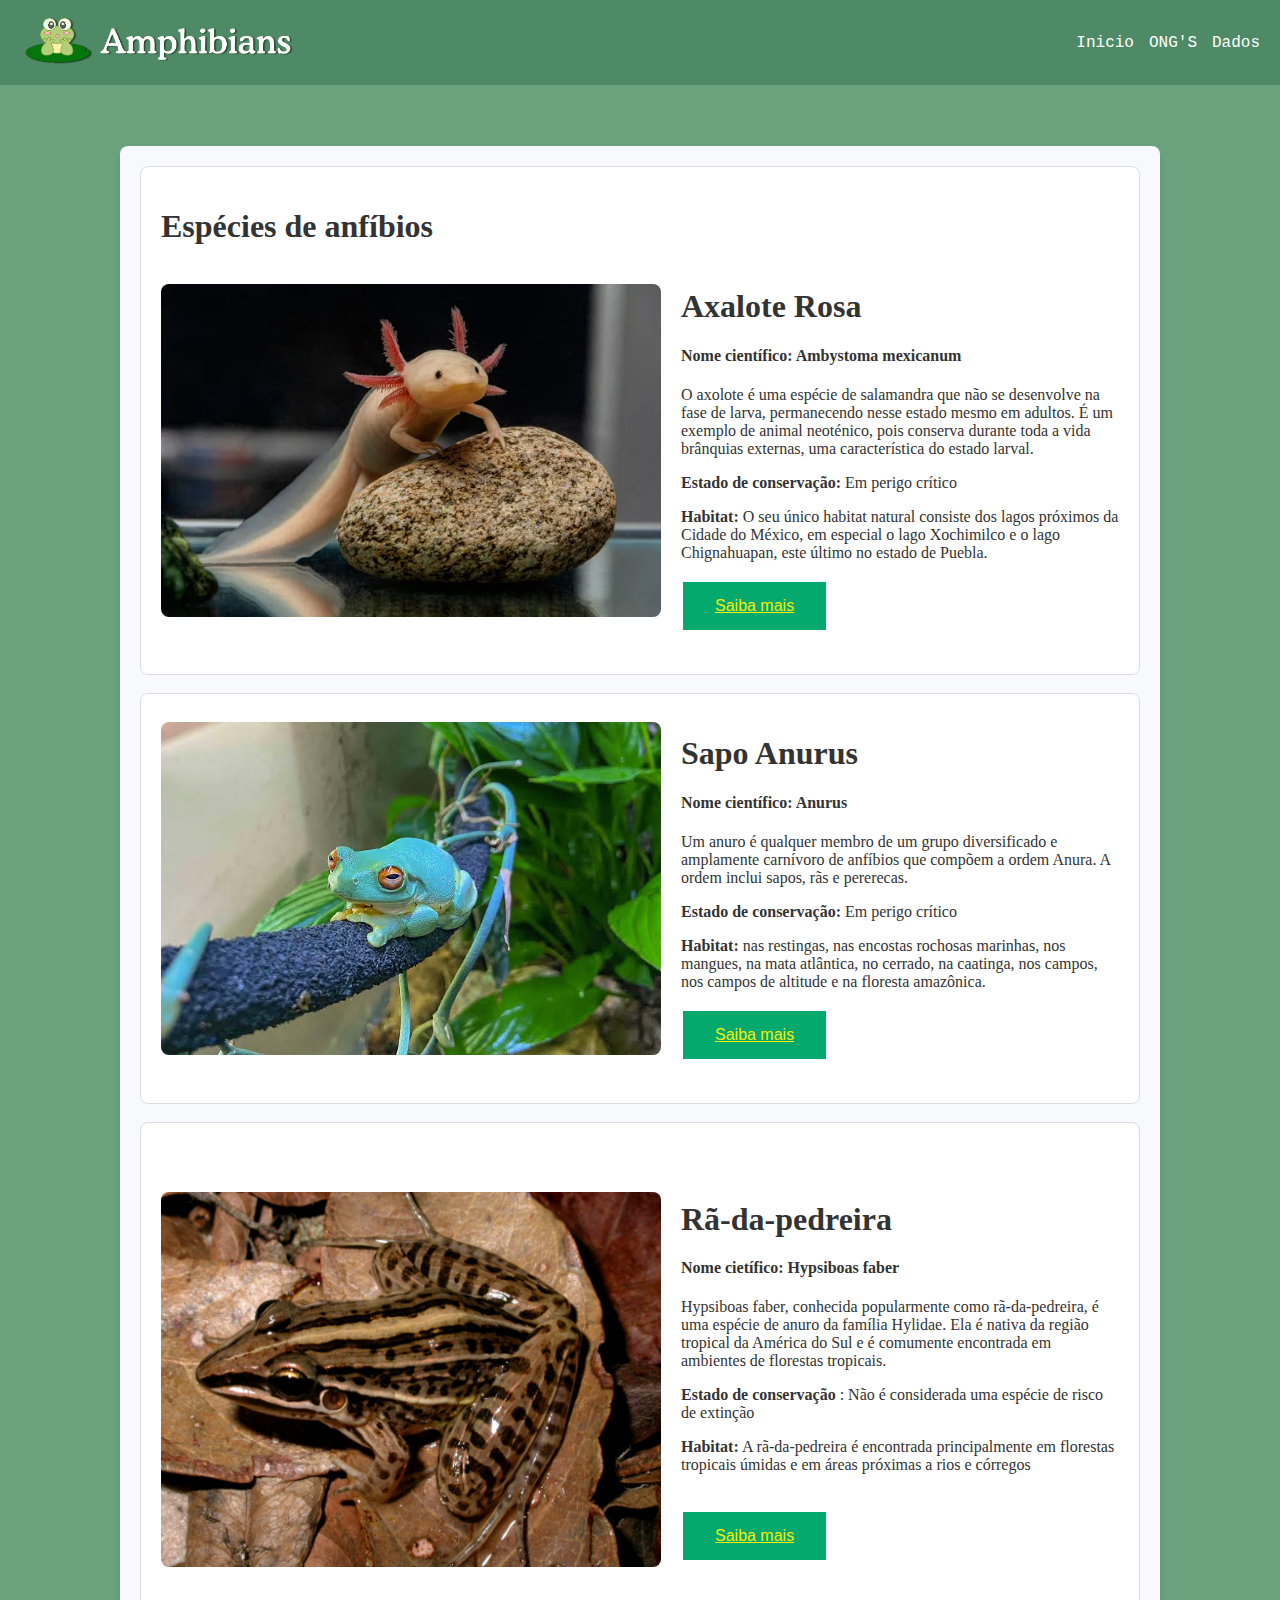
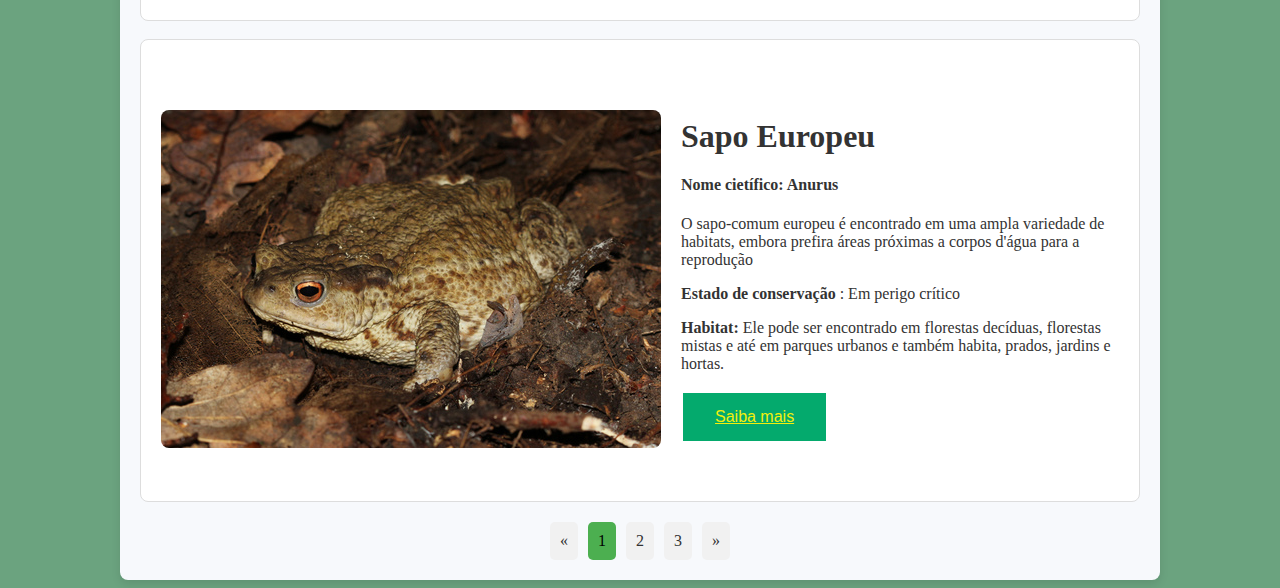
==== index.html @ 8249e09b "Add files via upload" ====
<!DOCTYPE html>
<html lang="pt">
<head>
    <title>Amphibians</title>
    <meta charset="UTF-8">
    <meta name="viewport" content="width=device-width, initial-scale=1.0">
    <link rel="stylesheet" href="src/css/paginainicial.css">
</head>
<body>
    <header class="navbar">
        <div class="logo">
            <a href="./index.html"><img src="./src/imagem/sapofofinho.png.png" width="280px" alt="Logo do site"></a>
        </div>
        <nav class="nav-links">
            <ul>
                <li><a href="./index.html">Inicio</a></li>
                <li><a href="./ong.html">ONG'S</a></li>
                <li><a href="./dados.html">Dados</a></li>
            </ul>
        </nav>
    </header>
    <br>
    <div class="wrapper"> <!-- Wrapper added here -->

        <div class="content-wrapper">
            <section id="detalhes-especie" class="detalhes-especie">
                <h1>Espécies de anfíbios</h1>
                <div class="especie">
                    <img src="./src/imagem/axolote-apoiado-sobre-uma-pedra.png" alt="foto axolote" class="foto-especie" width="500" height="auto">
                    <div class="info-especie">
                        <h1>Axalote Rosa</h1>
                        <h4><strong>Nome científico:</strong> Ambystoma mexicanum</h4>
                        <p>O axolote é uma espécie de salamandra que não se desenvolve na fase de larva, permanecendo nesse estado mesmo em adultos. É um exemplo de animal neoténico, pois conserva durante toda a vida brânquias externas, uma característica do estado larval.</p>
                        <p><strong>Estado de conservação:</strong> Em perigo crítico</p>
                        <p><strong>Habitat:</strong> O seu único habitat natural consiste dos lagos próximos da Cidade do México, em especial o lago Xochimilco e o lago Chignahuapan, este último no estado de Puebla.</p>
                        <button><a href="https://pt.wikipedia.org/wiki/Ambystoma_mexicanum" target="_blank" class="button">Saiba mais</a></button>
                    </div>
                </div>
            </section>
            <br>
            <!-- Section for other species -->
            <section id="detalhes-especie" class="detalhes-especie">
                <div class="especie">
                    <img src="src/imagem/sapo.anuros.png" alt="foto sapo anurus" class="foto-especie" width="500" height="auto">
                    <div class="info-especie">
                        <h1>Sapo Anurus</h1>
                        <h4><strong>Nome científico:</strong> Anurus</h4>
                        <p>Um anuro é qualquer membro de um grupo diversificado e amplamente carnívoro de anfíbios que compõem a ordem Anura. A ordem inclui sapos, rãs e pererecas.</p>
                        <p><strong>Estado de conservação:</strong> Em perigo crítico</p>
                        <p><strong>Habitat:</strong> nas restingas, nas encostas rochosas marinhas, nos mangues, na mata atlântica, no cerrado, na caatinga, nos campos, nos campos de altitude e na floresta amazônica.</p>
                        <button><a href="https://pt.wikipedia.org/wiki/Anura" target="_blank" class="button">Saiba mais</a></button>
                    </div>
                </div>
            </section>
            <br>
            <section id="detalhes-especie" class="detalhes-especie">
                <br>
                <br>
            <div class="especie">
        
                <img src="src/imagem/rã da pedreira.png" alt="foto axalote" class="foto-especie" width="500" height="auto">
                <div class="info-especie">
                    <h1>Rã-da-pedreira</h1>
                    <h4><strong>Nome cietífico:</strong> Hypsiboas faber</h4>
                    <p>Hypsiboas faber, conhecida popularmente como rã-da-pedreira, é uma espécie de anuro da família Hylidae. Ela é nativa da região tropical da América do Sul e é comumente encontrada em ambientes de florestas tropicais.</p>
                    <p><strong>Estado de conservação </strong>: Não é considerada uma espécie de risco de extinção
                    </p>
                    <p><strong>Habitat:</strong> A rã-da-pedreira é encontrada principalmente em florestas tropicais úmidas e em áreas próximas a rios e córregos  </p>
                    <br>
                    <button> <a href="https://pt.wikipedia.org/wiki/Anura#:~:text=Um%20anuro%20%C3%A9%20qualquer%20membro,e%20pererecas%20(ou%20relas)." target="_blank" class="button">Saiba mais</a>
                    </button>
                    <p>
                </div>            
            </div> 
            </section>  
            <br>
            <section id="detalhes-especie" class="detalhes-especie">
                <br>
                <br>
            <div class="especie">
            
                <img src="src/imagem/sapo europeu.png" alt="foto axalote" class="foto-especie">
                <div class="info-especie" width="500" height="auto" >
                    <h1>Sapo Europeu</h1>
                    <h4><strong>Nome cietífico:</strong> Anurus</h4>
                    <p>O sapo-comum europeu é encontrado em uma ampla variedade de habitats, embora prefira áreas próximas a corpos d'água para a reprodução</p>
                   <p><strong>Estado de conservação </strong>: Em perigo crítico</p> 
                    <p><strong>Habitat:</strong> Ele pode ser encontrado em florestas decíduas, florestas mistas e até em parques urbanos e também habita, prados, jardins e hortas.</p>
                    <button> <a href="https://pt.wikipedia.org/wiki/Anura#:~:text=Um%20anuro%20%C3%A9%20qualquer%20membro,e%20pererecas%20(ou%20relas)." target="_blank" class="button">Saiba mais</a>
                    </button>
                    <p>
                </div>            
            </div> 
            </section>  
            <!-- Add more species as needed -->

            <!-- Pagination -->
            <div class="pagination">
                <a href="#">&laquo;</a>
                <a class="active" href="#">1</a>
                <a href="pagina2.html">2</a>
                <a href="pagina3.html">3</a>

                <a href="#">&raquo;</a>
            </div>
        </div>
    </div> <!-- End of wrapper -->

</body>
</html>
---- src/css/paginainicial.css ----
.navbar {
    display: flex;
    align-items: center;
    justify-content: space-between;
    padding: 10px 20px;
    background-color: #4e8a65;
    color: #fff;
    font-family:'Courier New', Courier;
    position: fixed;
    top: 0;
    left: 0;
    right: 0;
    z-index: 1000;
}

.navbar p{
    font-size: 30px;
    margin-left: -400px;
}

.navbar .logo {
    display: flex;
    align-items: center;
    gap: 10px;
    cursor: pointer;
    transition: transform 0.3s ease;
}
button {
    background-color: #04AA6D;
    border: none;
    color: white;
    padding: 15px 32px;
    text-align: center;
    text-decoration: none;
    display: inline-block;
    font-size: 16px;
    margin: 4px 2px;
    cursor: pointer;
  }
.navbar .logo:hover {
    transform: scale(1.1);
}

a:link {
    color: rgb(243, 239, 11);
  }
  
  a:visited {
    color: rgb(250, 249, 245);
  }
  
  /* mouse over link */
  a:hover {
    color: rgb(6, 22, 16);
  }
  
  /* selected link */
  a:active {
    color: rgb(11, 87, 17);
  }

  
.nav-links ul {
    display: flex;
    gap: 15px;
    list-style: none;
}

.nav-links a {
    color: #fff;
    text-decoration: none;
    transition: color 0.3s ease, transform 0.3s ease; 
}

.nav-links a:hover {
    color: #92e5ff;
    transform: scale(1.1); 
}
/* Informação espécie */
.detalhes-especie {
    margin: 20px;
    padding: 20px;
    border: 1px solid #ddd;
    border-radius: 8px;
    background-color: #ffffff;
    max-width: 1000px;
    margin: 0 auto;
}

.especie {
    display: flex;
    align-items: center;
    margin-bottom: 20px;
}

.foto-especie {
    width: 300
    px; 
    height: auto;
    border-radius: 8px;
    margin-right: 20px;
}

.content-wrapper {
    max-width: 1000px;
    margin: 0 auto;
    padding: 20px;
    background-color: #f7f9fc;
    border-radius: 8px;
    box-shadow: 0px 4px 10px rgba(0, 0, 0, 0.1);
}
main {
    margin: 0 15vw; 
    padding: 20px; 
}

body {
    color: #333;
    background-color: #6ba37f;
    padding-top: 120px; 
}

.pagination {
    display: flex;
    justify-content: center; /* Centraliza os links de paginação */
    margin-top: 20px; /* Adiciona margem superior */
}

.pagination a {
    margin: 0 5px; /* Espaçamento entre os links de paginação */
    padding: 10px;
    text-decoration: none;
    color: #333;
    background-color: #f1f1f1;
    border-radius: 5px;
}

.pagination a:hover {
    background-color: #ddd;
}

.pagination a.active {
    background-color: #4CAF50;
    color: rgb(0, 0, 0);
}

/* Cores do botãozinho github */ 
.btn {
    border: none;
    width: 15em;
    height: 5em;
    border-radius: 3em;
    display: flex;
    justify-content: center;
    align-items: center;
    gap: 12px;
    background: #5fac76;
    cursor: pointer;
    transition: all 450ms ease-in-out;
  }

  .btn a {
    display: flex;
    align-items: center;
    justify-content: center;
    text-decoration: none;
    color: inherit; /* Ou qualquer cor que você queira */
    width: 50%;  /* Garante que o link ocupe todo o botão */
    height: 50%; /* Garante que o link ocupe todo o botão */
}

  /*cor da estrelinha*/
  .sparkle {
    fill: #eff30c;
    transition: all 800ms ease;
  }
  /*texto de dentro do botãozinho da pagina de*/
  .text {
    font-weight: 600;
    color: #f6fffa;
    font-size: medium;
  }
  
  .btn:hover {
    background: linear-gradient(0deg, #7cc793, #35d66b);
    box-shadow: inset 0px 1px 0px 0px rgba(255, 255, 255, 0.4),
                inset 0px -4px 0px 0px rgba(255, 255, 255, 0.2),
                0px 0px 0px 4px rgba(255, 255, 255, 0),
                0px 0px 180px 0px #2b8553;
    transform: translateY(-2px);
}

  /* cores quando passa o mouse*/
  .btn:hover .text {
    color: rgb(249, 250, 249);
  }
  
  .btn:hover .sparkle {
    fill: rgb(230, 227, 52);
    transform: scale(1.2);
  }
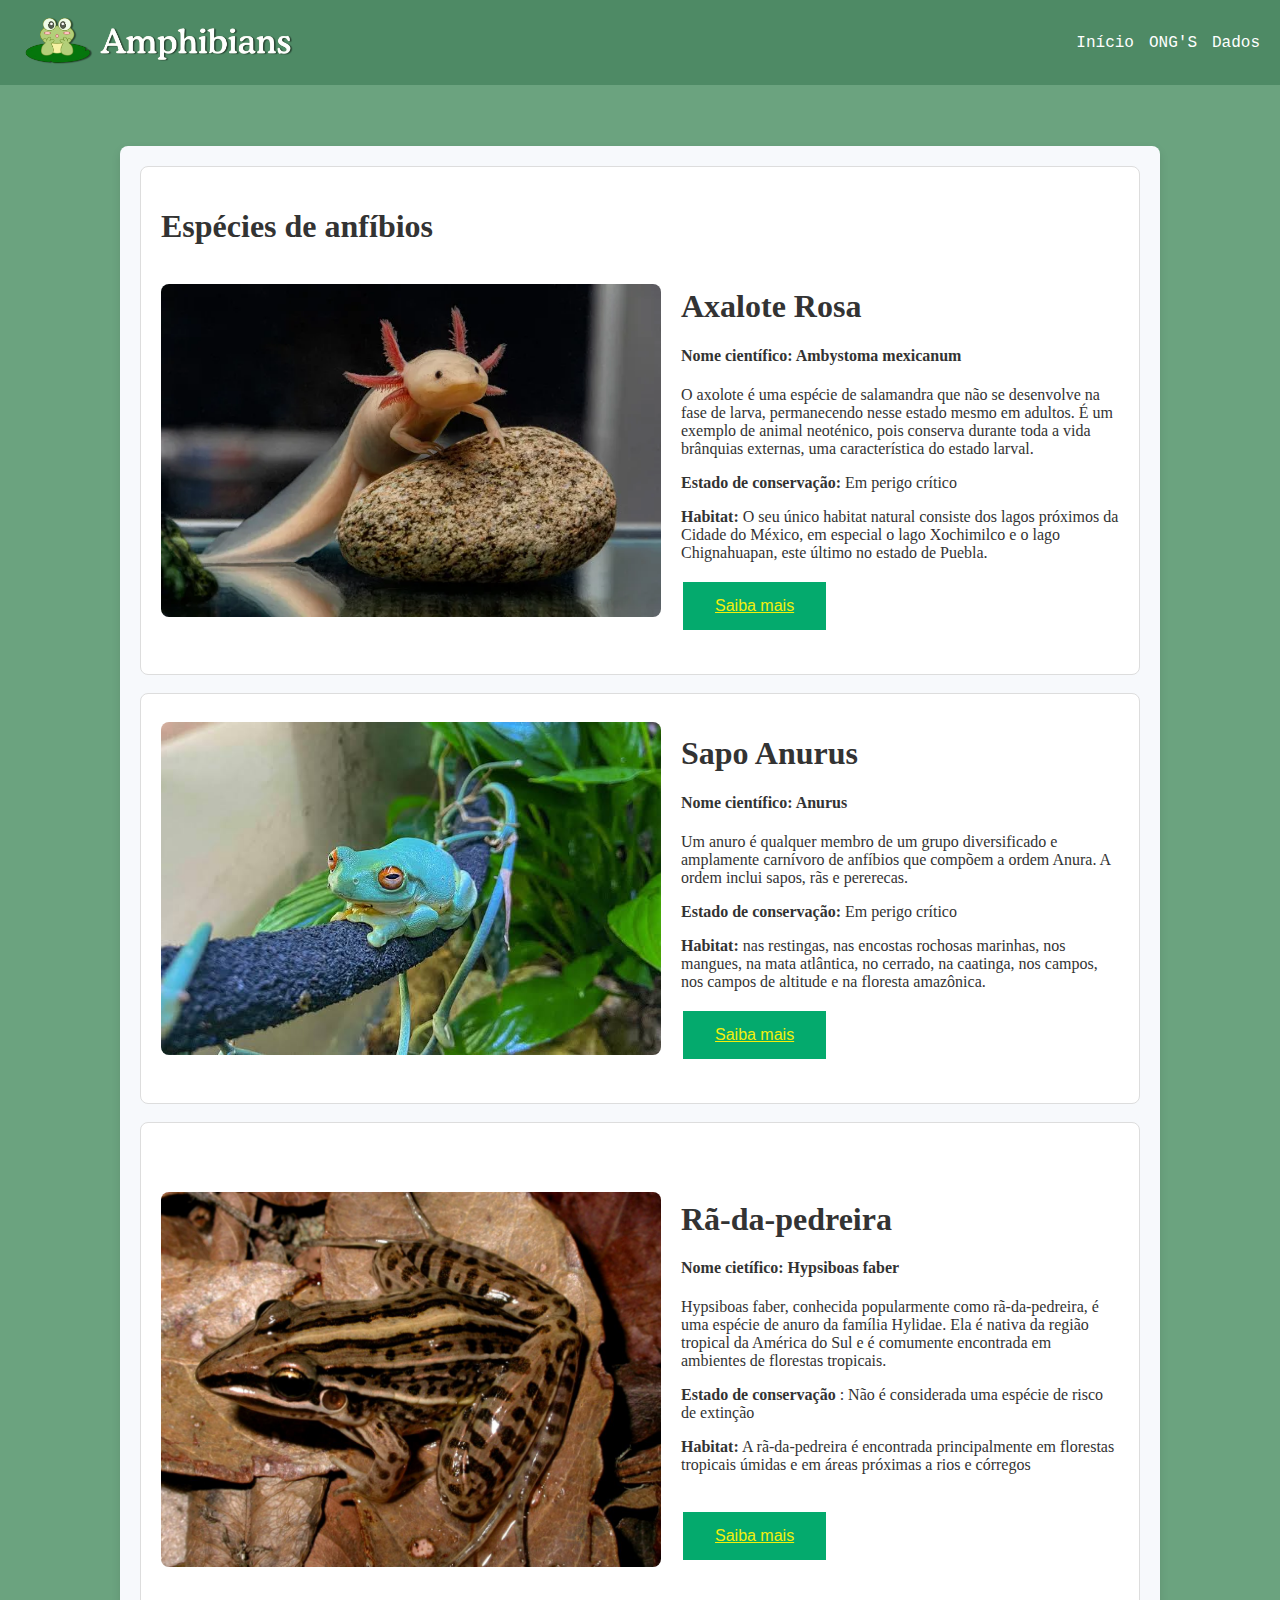
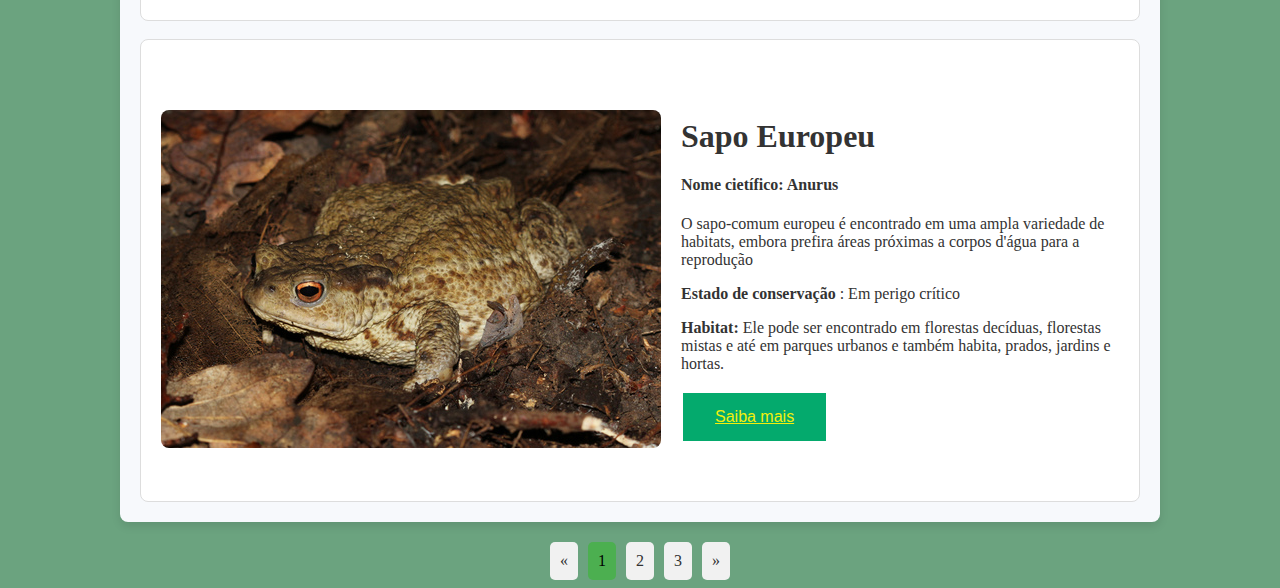
==== commit d524d941: "Add files via upload" ====
--- a/index.html
+++ b/index.html
@@ -2,6 +2,9 @@
 <html lang="pt">
 <head>
     <title>Amphibians</title>
+    <link rel="apple-touch-icon" sizes="180x180" href="./src/imagem/sapo.logo.png">
+    <link rel="icon" type="image/png" sizes="32x32" href="./src/imagem/favicon-32x32.png">
+    <link rel="icon" type="image/png" sizes="16x16" href="./src/imagem/favicon-16x16.png">
     <meta charset="UTF-8">
     <meta name="viewport" content="width=device-width, initial-scale=1.0">
     <link rel="stylesheet" href="src/css/paginainicial.css">
@@ -11,13 +14,16 @@
         <div class="logo">
             <a href="./index.html"><img src="./src/imagem/sapofofinho.png.png" width="280px" alt="Logo do site"></a>
         </div>
-        <nav class="nav-links">
-            <ul>
-                <li><a href="./index.html">Inicio</a></li>
-                <li><a href="./ong.html">ONG'S</a></li>
-                <li><a href="./dados.html">Dados</a></li>
-            </ul>
-        </nav>
+        <input type="checkbox" id="menu-toggle" class="menu-toggle">
+       <label for="menu-toggle" class="menu-hamburguer">&#9776;</label>
+
+     <nav class="nav-links">
+    <ul>
+        <li><a href="./index.html">Início</a></li>
+        <li><a href="./ong.html">ONG'S</a></li>
+        <li><a href="./dados.html">Dados</a></li>
+    </ul>
+</nav>
     </header>
     <br>
     <div class="wrapper"> <!-- Wrapper added here -->
@@ -93,7 +99,7 @@
             </div> 
             </section>  
             <!-- Add more species as needed -->
-
+    </div>
             <!-- Pagination -->
             <div class="pagination">
                 <a href="#">&laquo;</a>
--- a/src/css/paginainicial.css
+++ b/src/css/paginainicial.css
@@ -102,6 +102,24 @@
     margin-right: 20px;
 }
 
+@media (max-width: 786px) { 
+  .especie {
+    flex-direction: column;
+    align-items: center; /* Para centralizar */
+  }
+  
+  .foto-especie {
+    width: 100%; /* Faz a imagem ocupar toda a largura disponível */
+    max-width: 400px; /* Define um tamanho máximo para não ficar muito grande */
+  }
+
+  .info-especie {
+    width: 100%; 
+    text-align: center; /* Para deixar os textos mais organizados */
+  }
+}
+
+
 .content-wrapper {
     max-width: 1000px;
     margin: 0 auto;
@@ -146,28 +164,41 @@
 }
 
 /* Cores do botãozinho github */ 
+.btn-container {
+  display: flex;
+  justify-content: center; /* Centraliza horizontalmente */
+  align-items: center; /* Centraliza verticalmente */
+  width: 100%;
+  margin-top: 20px; /* Adiciona espaço acima do botão */
+}
+
 .btn {
-    border: none;
-    width: 15em;
-    height: 5em;
-    border-radius: 3em;
-    display: flex;
-    justify-content: center;
-    align-items: center;
-    gap: 12px;
-    background: #5fac76;
-    cursor: pointer;
-    transition: all 450ms ease-in-out;
-  }
-
-  .btn a {
-    display: flex;
-    align-items: center;
-    justify-content: center;
-    text-decoration: none;
-    color: inherit; /* Ou qualquer cor que você queira */
-    width: 50%;  /* Garante que o link ocupe todo o botão */
-    height: 50%; /* Garante que o link ocupe todo o botão */
+  border: none;
+  width: 15em;
+  height: 5em;
+  border-radius: 3em;
+  display: flex;
+  justify-content: center;
+  align-items: center;
+  gap: 12px;
+  background: #5fac76;
+  cursor: pointer;
+  transition: all 450ms ease-in-out;
+}
+
+/* Responsividade */
+@media (max-width: 768px) {
+  .btn {
+      width: 12em; /* Reduz um pouco o tamanho do botão */
+      height: 4em;
+  }
+}
+
+@media (max-width: 480px) {
+  .btn {
+      width: 10em;
+      height: 3.5em;
+  }
 }
 
   /*cor da estrelinha*/
@@ -191,6 +222,8 @@
     transform: translateY(-2px);
 }
 
+
+
   /* cores quando passa o mouse*/
   .btn:hover .text {
     color: rgb(249, 250, 249);
@@ -199,4 +232,61 @@
   .btn:hover .sparkle {
     fill: rgb(230, 227, 52);
     transform: scale(1.2);
-  } +  } 
+
+  /* Ícone do menu hamburguer */
+.menu-hamburguer {
+  display: none;
+  font-size: 30px;
+  cursor: pointer;
+  color: white;
+  padding: 10px;
+  position: absolute;
+  top: 15px;
+  right: 20px;
+  z-index: 1100;
+}
+
+/* Esconde o checkbox */
+.menu-toggle {
+  display: none;
+}
+
+/* Esconde o menu em telas pequenas por padrão */
+@media (max-width: 786px) {
+  .menu-hamburguer {
+      display: block;
+  }
+
+  .nav-links {
+      display: none;
+      position: absolute;
+      top: 60px;
+      left: 0;
+      width: 100%;
+      background-color: #4e8a65;
+      box-shadow: 0px 4px 10px rgba(0, 0, 0, 0.1);
+      text-align: center;
+      flex-direction: column;
+      padding: 10px 0;
+  }
+
+  .nav-links ul {
+      flex-direction: column;
+      padding: 0;
+  }
+
+  .nav-links li {
+      padding: 10px 0;
+  }
+
+  .nav-links a {
+      display: block;
+      width: 100%;
+  }
+
+  /* Quando o checkbox estiver marcado, o menu aparece */
+  .menu-toggle:checked + .menu-hamburguer + .nav-links {
+      display: flex;
+  }
+}
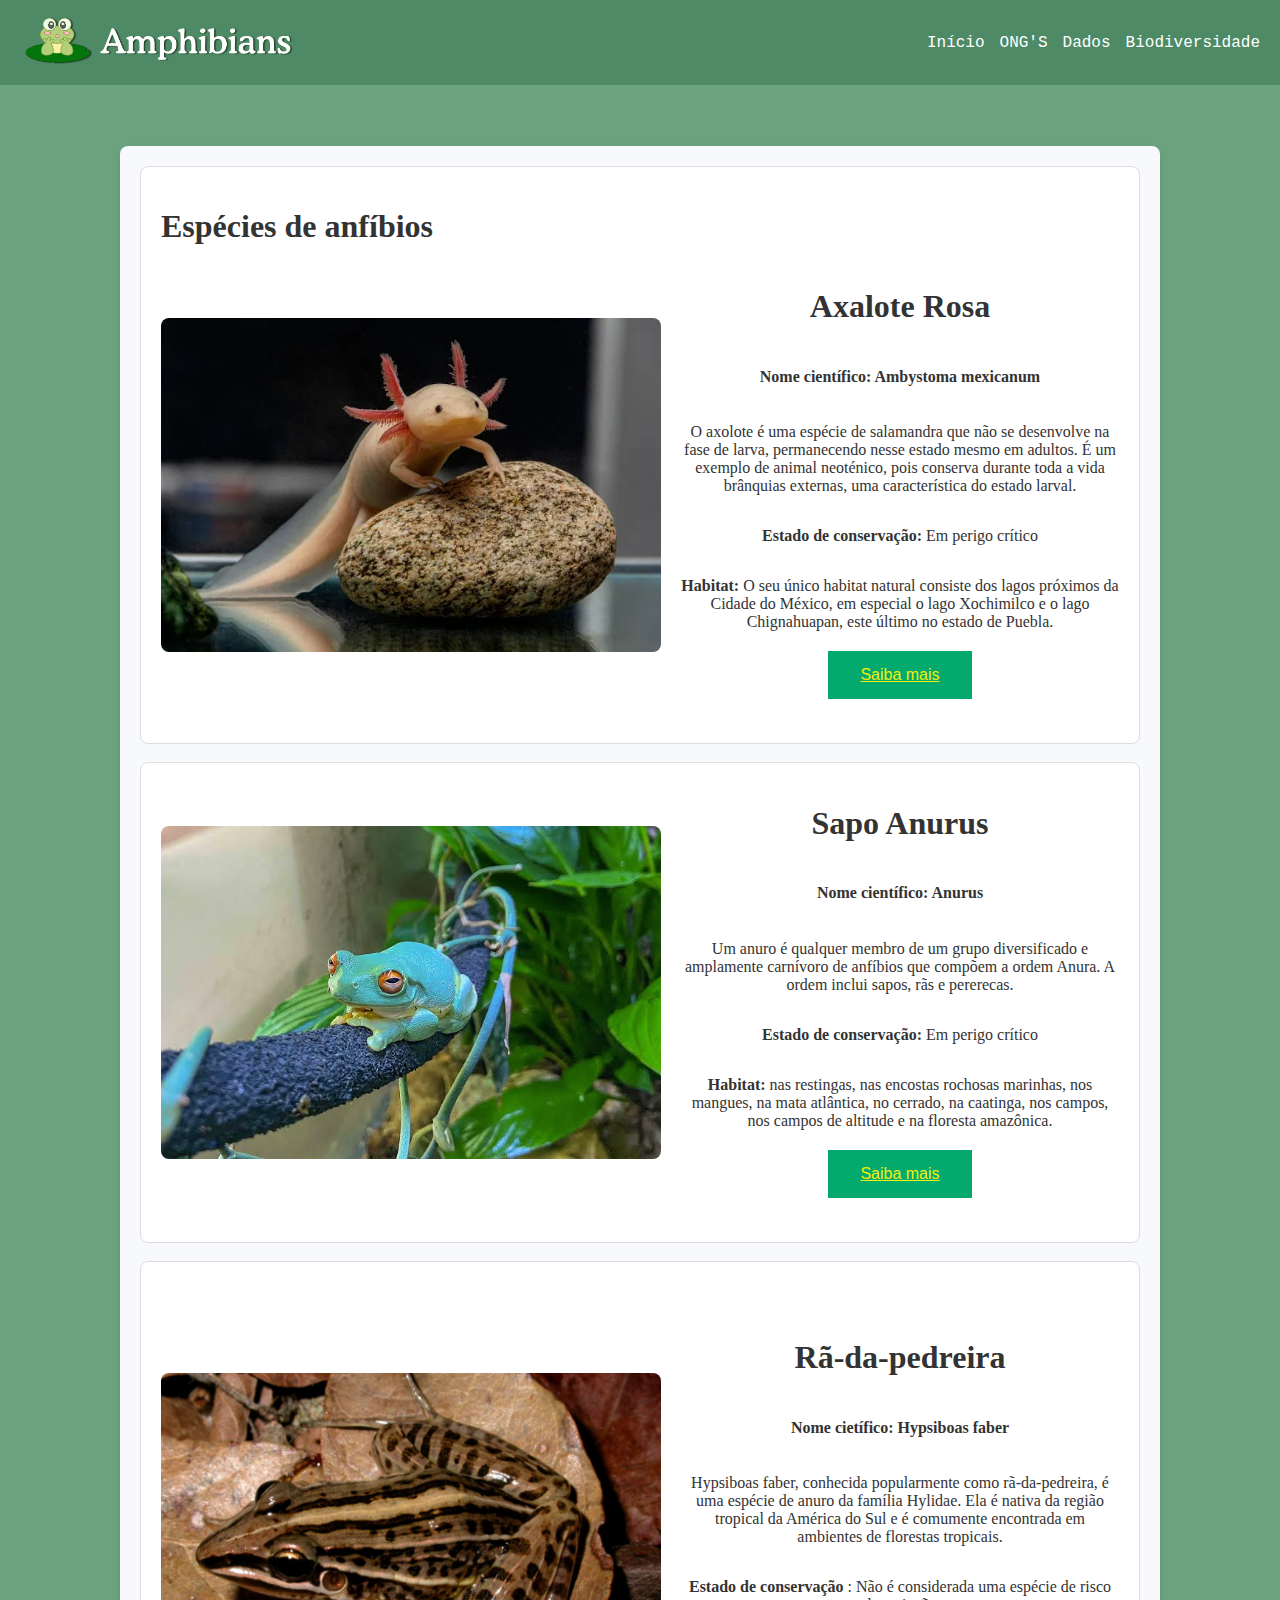
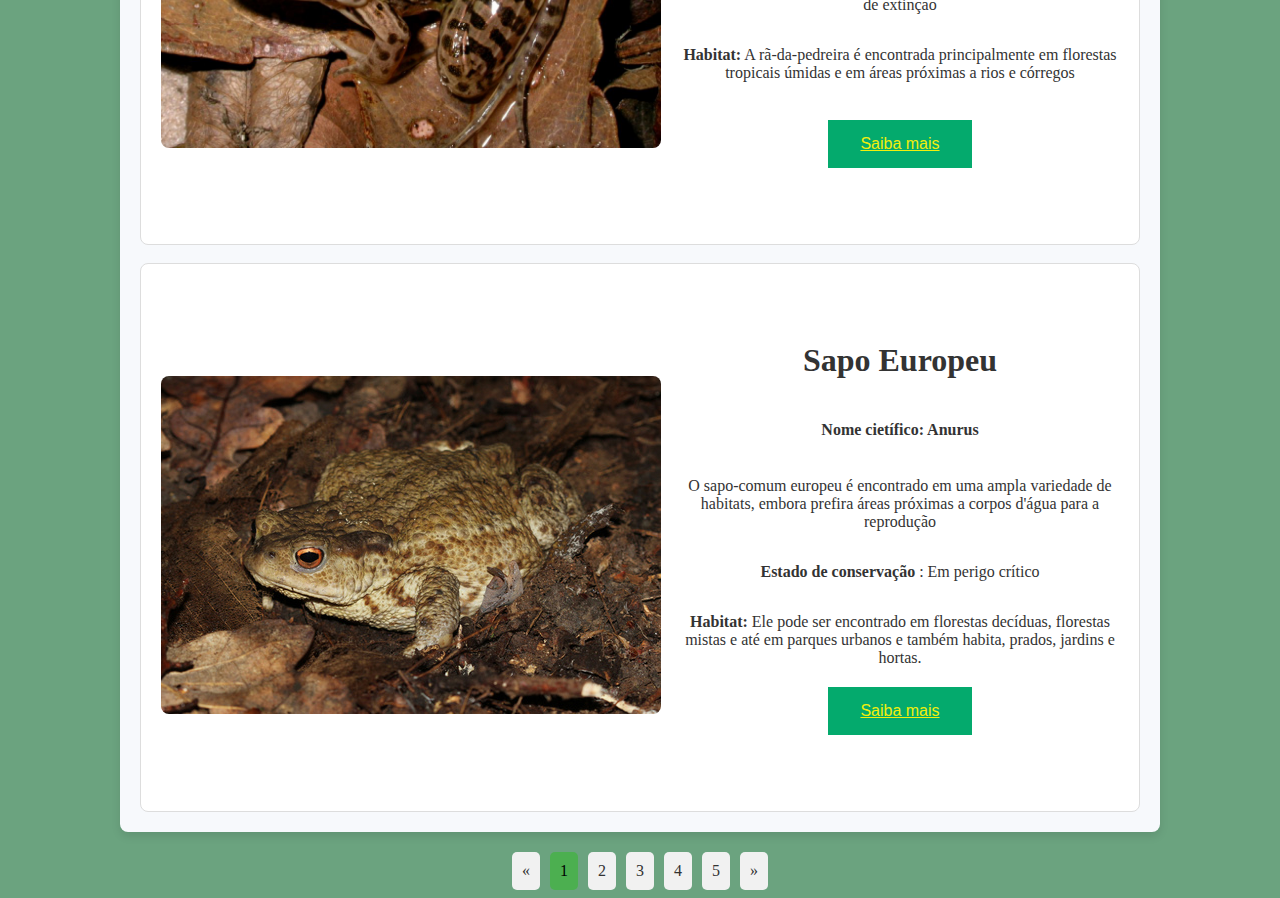
==== commit ad8796d9: "Add files via upload" ====
--- a/index.html
+++ b/index.html
@@ -22,6 +22,7 @@
         <li><a href="./index.html">Início</a></li>
         <li><a href="./ong.html">ONG'S</a></li>
         <li><a href="./dados.html">Dados</a></li>
+        <li><a href="./pagina4.html">Biodiversidade</a></li>
     </ul>
 </nav>
     </header>
@@ -102,12 +103,13 @@
     </div>
             <!-- Pagination -->
             <div class="pagination">
-                <a href="#">&laquo;</a>
-                <a class="active" href="#">1</a>
+                <a href="pagina1.html">&laquo;</a> <!-- Mudar para a página anterior -->
+                <a class="active" href="pagina1.html">1</a>
                 <a href="pagina2.html">2</a>
                 <a href="pagina3.html">3</a>
-
-                <a href="#">&raquo;</a>
+                <a href="pagina4.html">4</a>
+                <a href="dados.html">5</a>
+                <a href="pagina2.html">&raquo;</a> <!-- Mudar para a próxima página -->
             </div>
         </div>
     </div> <!-- End of wrapper -->
--- a/src/css/paginainicial.css
+++ b/src/css/paginainicial.css
@@ -290,3 +290,244 @@
       display: flex;
   }
 }
+/*Cores dos cartõeszinhos */
+.card {
+  background-color: #f5f5f5; /* Cor de fundo do card */
+  border: 2px solid #4CAF50; /* Borda com cor personalizada */
+  border-radius: 10px; /* Cantos arredondados */
+  box-shadow: 4px 4px 10px rgba(0, 0, 0, 0.2); /* Sombra suave */
+  padding: 150px;
+}
+
+.card-body {
+  background-color: #ffffff; /* Fundo interno */
+  border-radius: 8px;
+  padding: 10px;
+}
+
+.card-title {
+  font-size: 16px;
+  color: #4CAF50; /* Cor do título */
+}
+/*texto dentro do card*/
+.card-body .card-text {
+  font-size: 16px; /* Ajuste o tamanho do texto conforme necessário */
+}
+/*titulo do autor*/
+.card-title {
+  font-size: 30px; /* Ajuste o tamanho do título conforme necessário */
+}
+
+
+.card-text {
+  color: #333; /* Cor do texto */
+}
+
+.btn-primary {
+  background-color: #4CAF50; /* Cor do botão */
+  border: none;
+}
+
+.btn-primary:hover {
+  background-color: #45a049; /* Cor do botão ao passar o mouse */
+}
+
+/* Redes sociais */ 
+.icons-social-media {
+  align-items: center;
+  margin-top: 10px;
+  padding: 5px;
+  width: 32px;
+  cursor: pointer !important;
+  transition: 300ms all ease-in-out;
+  position: relative;
+}
+
+.icons-social-media:hover {
+  translate: -0px -10px;
+}
+
+#instagram,
+    #youtube,#twitch {
+  transition: 300ms all ease-in-out;
+  clip-path: circle(65%);
+}
+
+#instagram:hover {
+  background-color: rgb(125, 219, 106);
+}
+
+#youtube {
+  height: 40px;
+}
+
+#youtube:hover {
+  background-color: rgb(255, 6, 6);
+}
+
+.container {
+  display: grid;
+  grid-template-columns: repeat(auto-fit, minmax(400px, 1fr));
+  gap: 20px;
+}
+.card {
+  width: 100%;
+}
+
+/*formulariozinh0*/ 
+.form-container {
+  width: 400px;
+  background: linear-gradient(#ffffff, #f1f1f1) padding-box,
+              linear-gradient(145deg, transparent 35%,#141414, #020202) border-box;
+  border: 2px solid transparent;
+  padding: 32px 24px;
+  font-size: 14px;
+  font-family: inherit;
+  color: rgb(61, 53, 53);
+  display: flex;
+  flex-direction: column;
+  gap: 20px;
+  box-sizing: border-box;
+  border-radius: 16px;
+}
+
+.form-container button:active {
+  scale: 0.95;
+}
+
+.form-container .form {
+  display: flex;
+  flex-direction: column;
+  gap: 20px;
+}
+
+
+.form-container .form-group {
+  display: flex;
+  flex-direction: column;
+  gap: 2px;
+}
+/*fonte dentro do formulario*/
+.form-container .form-group label {
+  display: block;
+  margin-bottom: 5px;
+  color: #64945e;
+  font-weight: 600;
+  font-size: 18px;
+}
+
+.form-container .form-group input {
+  width: 100%;
+  padding: 5px 6px;/*largura e altura da caixa de email*/
+  border-radius: 6px;
+  color: #000000;
+  font-family: inherit;
+  background-color: transparent;
+  border: 1px solid #020202;
+}
+
+.form-container .form-group textarea {
+  width: 100%;
+  padding: 20px 8px; /*largura e altura da caixa de comentário*/
+  border-radius: 8px;
+  resize: none;
+  color: #000000;/*cor da caixa de email*/
+  height: 9px;
+  border: 1px solid #000000; /*cor da caixa de comentário*/
+  background-color: transparent;
+  font-family: inherit;
+}
+
+.form-container .form-group input::placeholder {
+  opacity: 0.5;
+}
+
+.form-container .form-group input:focus {
+  outline: none;
+  border-color: #e81cff;
+}
+
+.form-container .form-group textarea:focus {
+  outline: none;
+  border-color: #e81cff;
+}
+
+.form-container .form-submit-btn {
+  display: flex;
+  align-items: flex-start;
+  justify-content: center;
+  align-self: flex-start;
+  align-items: center;
+  font-family: inherit;
+  color: #050505;
+  font-weight: 600;
+  width: 40%;
+  background: #89be89;
+  border: 1px solid #4f7255;
+  padding: 12px 16px;
+  font-size: inherit;
+  gap: 8px;
+  margin-top: 8px;
+  cursor: pointer;
+  border-radius: 6px;
+}
+
+.form-container .form-submit-btn:hover {
+  background-color: #94d49e;
+  border-color: #050505;
+}
+/*centraliza o botão do formulário*/
+.form-container .form-submit-btn {
+  display: block;
+  margin: 8px auto 0; /* Centraliza horizontalmente */
+}
+.form-container {
+  width: 50%; /* Define uma largura para o formulário */
+  margin: 0 auto; /* Centraliza horizontalmente */
+  padding: 20px;
+  background-color: #f7f7f7; /* Cor de fundo opcional */
+  border-radius: 10px; /* Cantos arredondados */
+  box-shadow: 0px 4px 8px rgba(255, 251, 251, 0.1); /* Sombra para destaque */
+  text-align: center;
+}
+
+.form {
+  display: flex;
+  flex-direction: column;
+  align-items: center;
+}
+
+.form-group {
+  width: 100%;
+  margin-bottom: 15px;
+}
+/*centraliza o formulario*/
+.form-group input,
+.form-group textarea {
+  width: 10%; /* Faz os campos ocuparem toda a largura do container */
+  padding: 10px;
+  border: 1px solid #ccc;
+  border-radius: 6px;
+}
+/**/
+.form-submit-btn {
+  padding: 10px 20px;
+  background-color: #007BFF;
+  color: white;
+  border: none;
+  border-radius: 5px;
+  cursor: pointer;
+}
+
+.form-submit-btn:hover {
+  background-color: #0056b3;
+}
+
+.info-especie {
+  display: flex;
+  flex-direction: column;
+  align-items: center; /* Centraliza horizontalmente */
+  text-align: center;  /* Garante que os textos também fiquem centralizados */
+}
+
+
